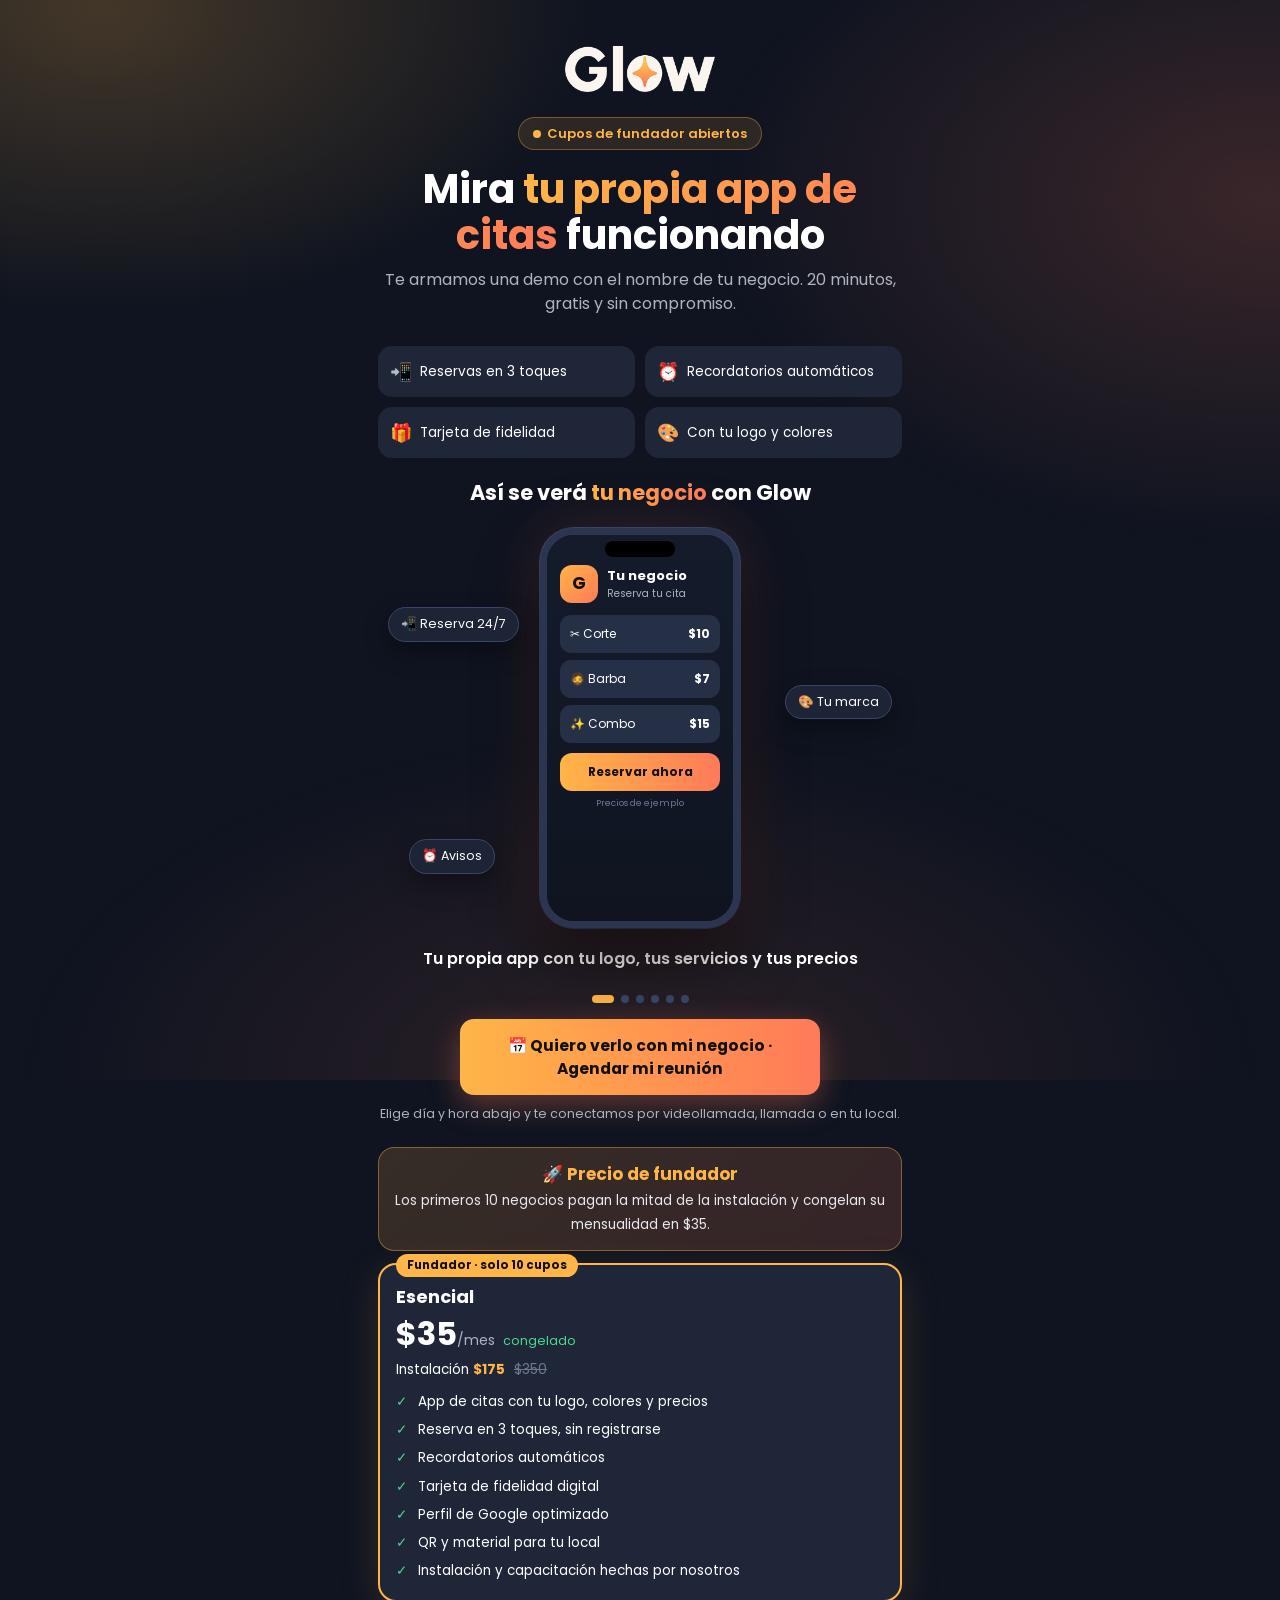
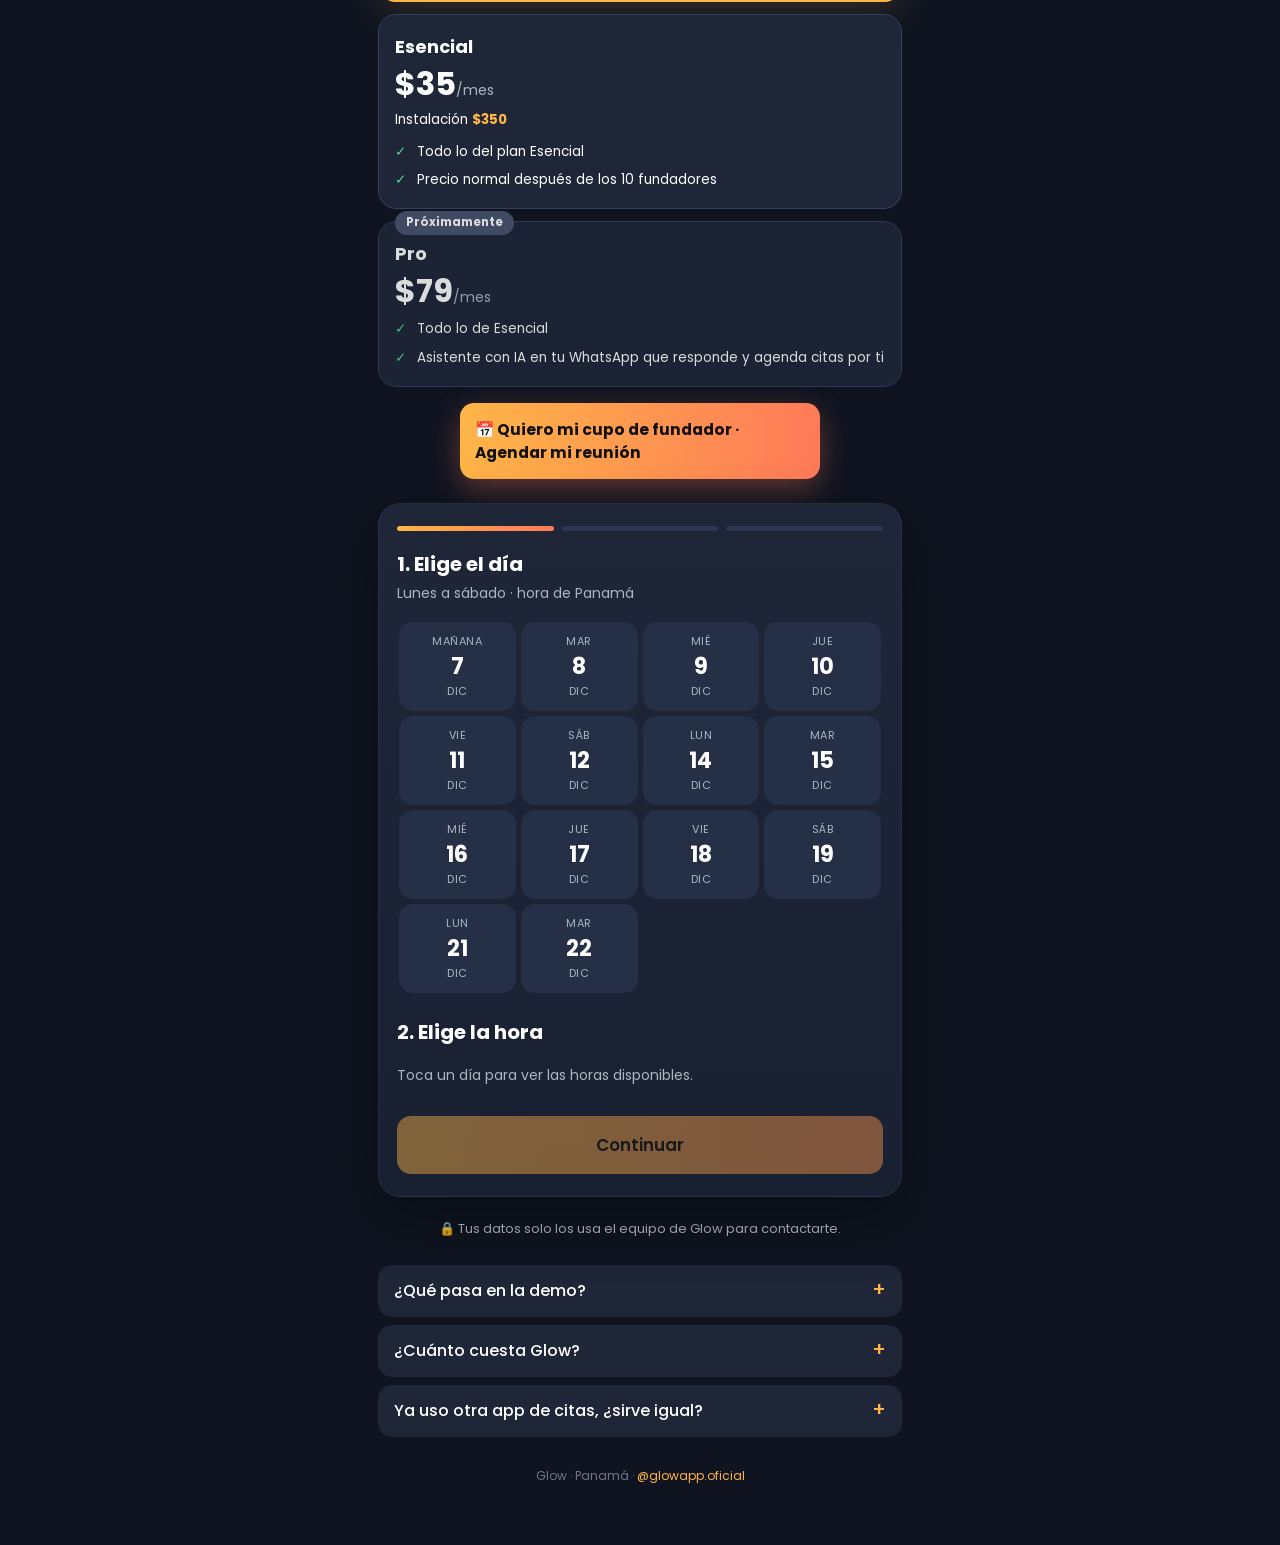
==== index.html @ a5eb92e0 "Planes y precio fundador en la página; formulario de onboarding conectado; botón de onboarding en Gl" ====
<!DOCTYPE html>
<html lang="es">
<head>
<meta charset="utf-8">
<meta name="viewport" content="width=device-width, initial-scale=1, viewport-fit=cover">
<title>Agenda tu demo gratis · Glow</title>
<meta name="description" content="Agenda en 1 minuto tu demo gratis de Glow: tu propia app de citas con tu logo, recordatorios y tarjeta de fidelidad.">
<meta property="og:title" content="Agenda tu demo gratis de Glow">
<meta property="og:description" content="Te armamos tu app de citas con el nombre de tu negocio. 20 minutos, gratis y sin compromiso.">
<meta name="theme-color" content="#0F1420">
<link rel="icon" href="logo.png">
<link rel="preconnect" href="https://fonts.googleapis.com">
<link href="https://fonts.googleapis.com/css2?family=Poppins:wght@400;500;600;700&display=swap" rel="stylesheet">
<style>
:root{--bg:#0F1420;--card:#1E2638;--card2:#252f45;--a:#FFB547;--b:#FF7A59;--txt:#fff;--soft:#AEB4C0;--ok:#4DD98C;--bad:#F0545F}
*{box-sizing:border-box;margin:0;padding:0;-webkit-tap-highlight-color:transparent}
html{scroll-behavior:smooth}
body{font-family:Poppins,system-ui,sans-serif;background:var(--bg);color:var(--txt);min-height:100vh;overflow-x:hidden;line-height:1.5}
.glow-bg{position:fixed;inset:-20%;z-index:-2;background:radial-gradient(40% 35% at 20% 15%,rgba(255,181,71,.22),transparent 70%),radial-gradient(45% 40% at 85% 30%,rgba(255,122,89,.18),transparent 70%),radial-gradient(50% 40% at 50% 100%,rgba(255,122,89,.12),transparent 70%);animation:drift 14s ease-in-out infinite alternate}
@keyframes drift{to{transform:translate(3%,-3%) scale(1.06)}}
.spark{position:fixed;z-index:-1;width:10px;height:10px;opacity:.0;background:linear-gradient(var(--a),var(--b));clip-path:polygon(50% 0,62% 38%,100% 50%,62% 62%,50% 100%,38% 62%,0 50%,38% 38%);animation:twinkle linear infinite}
@keyframes twinkle{0%{opacity:0;transform:translateY(0) scale(.4) rotate(0)}20%{opacity:.9}100%{opacity:0;transform:translateY(-140px) scale(1.2) rotate(180deg)}}
.wrap{max-width:560px;margin:0 auto;padding:28px 18px 60px}
header{text-align:center;padding:18px 0 8px}
header img{width:150px;animation:pop .9s cubic-bezier(.2,1.4,.4,1) both}
@keyframes pop{from{opacity:0;transform:scale(.6) translateY(10px)}}
.badge{display:inline-flex;gap:6px;align-items:center;margin-top:18px;padding:6px 14px;border-radius:99px;background:rgba(255,181,71,.12);color:var(--a);font-size:13px;font-weight:600;border:1px solid rgba(255,181,71,.35)}
.badge i{width:8px;height:8px;border-radius:50%;background:var(--a);box-shadow:0 0 0 0 rgba(255,181,71,.7);animation:pulse 1.6s infinite}
@keyframes pulse{70%{box-shadow:0 0 0 10px rgba(255,181,71,0)}100%{box-shadow:0 0 0 0 rgba(255,181,71,0)}}
h1{font-size:clamp(28px,7.5vw,40px);line-height:1.15;margin:16px 0 10px;font-weight:700}
h1 span{background:linear-gradient(90deg,var(--a),var(--b),var(--a));background-size:200% auto;-webkit-background-clip:text;background-clip:text;color:transparent;animation:shine 4s linear infinite}
@keyframes shine{to{background-position:200% center}}
.sub{color:var(--soft);font-size:16px}
.perks{display:grid;grid-template-columns:1fr 1fr;gap:10px;margin:22px 0}
.perk{background:var(--card);border-radius:14px;padding:12px;font-size:13.5px;display:flex;gap:8px;align-items:center;opacity:0;transform:translateY(12px);animation:up .6s forwards}
.perk b{font-size:18px}
@keyframes up{to{opacity:1;transform:none}}
.card{background:linear-gradient(180deg,var(--card),#182031);border-radius:22px;padding:22px 18px;border:1px solid rgba(255,255,255,.06);box-shadow:0 20px 60px rgba(0,0,0,.35);position:relative;overflow:hidden}
.steps{display:flex;gap:8px;margin-bottom:18px}
.steps div{flex:1;height:5px;border-radius:9px;background:#2c3650;overflow:hidden}
.steps div span{display:block;height:100%;width:0;background:linear-gradient(90deg,var(--a),var(--b));transition:width .5s}
.steps div.on span{width:100%}
.step{display:none;animation:slide .45s ease both}
.step.on{display:block}
@keyframes slide{from{opacity:0;transform:translateX(24px)}}
h2{font-size:20px;margin-bottom:4px}
.hint{color:var(--soft);font-size:14px;margin-bottom:14px}
.days{display:flex;gap:8px;overflow-x:auto;padding:4px 2px 10px;scroll-snap-type:x mandatory}
.days::-webkit-scrollbar{display:none}
.day{flex:0 0 66px;scroll-snap-align:start;background:var(--card2);border:1.5px solid transparent;border-radius:14px;padding:10px 0;text-align:center;cursor:pointer;transition:.2s;color:var(--txt);font-family:inherit}
.day small{display:block;color:var(--soft);font-size:11px;text-transform:uppercase;letter-spacing:.5px}
.day strong{font-size:22px;display:block}
.day:hover{transform:translateY(-2px)}
.day.sel{border-color:var(--a);background:rgba(255,181,71,.12);box-shadow:0 0 0 4px rgba(255,181,71,.12)}
.slots{display:grid;grid-template-columns:repeat(3,1fr);gap:8px;margin-top:8px}
.slot{background:var(--card2);border:1.5px solid transparent;border-radius:12px;padding:11px 0;color:var(--txt);font-family:inherit;font-size:15px;cursor:pointer;transition:.2s;opacity:0;animation:up .35s forwards}
.slot:hover:not(:disabled){border-color:rgba(255,181,71,.5)}
.slot.sel{background:linear-gradient(90deg,var(--a),var(--b));color:#1b1208;font-weight:600}
.slot:disabled{opacity:.28!important;cursor:not-allowed;text-decoration:line-through}
.empty{color:var(--soft);font-size:14px;grid-column:1/-1;padding:10px 0}
label{display:block;font-size:13px;color:var(--soft);margin:12px 0 6px}
input,select{width:100%;background:var(--card2);border:1.5px solid #34405c;border-radius:12px;padding:13px 14px;color:var(--txt);font-family:inherit;font-size:16px;outline:none;transition:.2s}
input:focus,select:focus{border-color:var(--a);box-shadow:0 0 0 4px rgba(255,181,71,.12)}
.chips{display:flex;flex-wrap:wrap;gap:8px}
.chip{background:var(--card2);border:1.5px solid #34405c;border-radius:99px;padding:8px 14px;color:var(--txt);font-family:inherit;font-size:14px;cursor:pointer;transition:.2s}
.chip.sel{border-color:var(--a);background:rgba(255,181,71,.14);color:var(--a)}
.btn{width:100%;margin-top:20px;border:0;border-radius:14px;padding:16px;font-family:inherit;font-size:17px;font-weight:600;cursor:pointer;color:#1b1208;background:linear-gradient(90deg,var(--a),var(--b));background-size:200% auto;transition:.3s;box-shadow:0 10px 30px rgba(255,122,89,.35)}
.btn:hover{background-position:right center;transform:translateY(-1px)}
.btn:disabled{opacity:.45;cursor:not-allowed;box-shadow:none;transform:none}
.back{background:none;border:0;color:var(--soft);font-family:inherit;font-size:14px;margin-top:12px;cursor:pointer;width:100%}
.resume{background:rgba(255,181,71,.1);border:1px dashed rgba(255,181,71,.45);border-radius:12px;padding:10px 12px;font-size:14px;margin-bottom:6px}
.err{color:var(--bad);font-size:13px;margin-top:8px;min-height:18px}
.done{text-align:center;padding:10px 0}
.check{width:84px;height:84px;margin:6px auto 14px;border-radius:50%;background:linear-gradient(135deg,var(--a),var(--b));display:grid;place-items:center;animation:pop .7s cubic-bezier(.2,1.6,.4,1) both}
.check svg{width:40px;stroke:#1b1208;stroke-width:4;fill:none;stroke-dasharray:60;stroke-dashoffset:60;animation:draw .6s .4s forwards}
@keyframes draw{to{stroke-dashoffset:0}}
.ghost{display:block;margin-top:10px;padding:13px;border-radius:14px;border:1.5px solid #34405c;color:var(--txt);text-decoration:none;font-size:15px}
.trust{margin-top:22px;text-align:center;color:var(--soft);font-size:13px}
.faq{margin-top:26px}
details{background:var(--card);border-radius:14px;padding:14px 16px;margin-bottom:8px}
summary{cursor:pointer;font-weight:500;list-style:none}
summary::after{content:"+";float:right;color:var(--a);font-size:20px;line-height:1}
details[open] summary::after{content:"–"}
details p{color:var(--soft);font-size:14px;margin-top:8px}
footer{text-align:center;color:#6f7789;font-size:12px;margin-top:30px}
footer a{color:var(--a);text-decoration:none}
canvas#conf{position:fixed;inset:0;pointer-events:none;z-index:50}
@media (prefers-reduced-motion:reduce){*{animation:none!important;transition:none!important}.perk,.slot{opacity:1;transform:none}}
.show{margin:8px 0 22px;text-align:center}
.showcta{display:block;margin:16px auto 6px;max-width:360px;padding:15px;border-radius:14px;background:linear-gradient(90deg,var(--a),var(--b));color:#111;font-weight:700;text-decoration:none;font-size:15.5px;box-shadow:0 10px 30px rgba(255,122,89,.35);animation:pulse 2s infinite}
.showsub{color:var(--soft);font-size:12.5px}
.show-t{font-size:21px;line-height:1.25;margin-bottom:6px}.show-t span{background:linear-gradient(90deg,var(--a),var(--b));-webkit-background-clip:text;color:transparent}
.stage{position:relative;height:430px;perspective:1100px;display:flex;align-items:center;justify-content:center}
.phone{position:relative;width:200px;height:400px;border-radius:34px;background:#0b0f19;border:7px solid #2b3550;box-shadow:0 30px 60px rgba(0,0,0,.55),0 0 0 1px #3d4a6b,0 0 60px rgba(255,122,89,.18);transform-style:preserve-3d;animation:spin 9s ease-in-out infinite;overflow:hidden}
@keyframes spin{0%,100%{transform:rotateY(-20deg) rotateX(6deg) translateY(0)}50%{transform:rotateY(20deg) rotateX(-4deg) translateY(-10px)}}
.notch{position:absolute;top:6px;left:50%;transform:translateX(-50%);width:70px;height:16px;background:#000;border-radius:10px;z-index:3}
.scr{position:absolute;inset:0;padding:30px 13px 12px;opacity:0;transform:translateX(30px) scale(.96);transition:.6s cubic-bezier(.2,.8,.2,1);text-align:left;font-size:12px;background:linear-gradient(180deg,#141b2b,#0f1420)}
.scr.on{opacity:1;transform:none}
.appbar{display:flex;gap:9px;align-items:center;margin-bottom:12px}.appbar small{display:block;color:var(--soft);font-size:10px}.appbar b{font-size:13px}
.lg{width:38px;height:38px;border-radius:12px;background:linear-gradient(135deg,var(--a),var(--b));display:flex;align-items:center;justify-content:center;font-weight:700;color:#111;font-size:17px}
.svc{display:flex;justify-content:space-between;background:var(--card2);border-radius:11px;padding:10px;margin-bottom:7px}
.cta{margin-top:10px;text-align:center;background:linear-gradient(90deg,var(--a),var(--b));color:#111;font-weight:700;border-radius:12px;padding:10px;animation:pulse 1.6s infinite}
.cta.sm{padding:6px;margin-top:8px;font-size:11px}
@keyframes pulse{50%{transform:scale(1.04)}}
.ej{display:block;text-align:center;color:#6f7890;font-size:9px;margin-top:6px}
.h{display:block;font-size:14px;margin-bottom:9px}
.days,.hrs{display:grid;grid-template-columns:repeat(4,1fr);gap:5px;margin-bottom:8px}
.days i,.hrs i{font-style:normal;text-align:center;background:var(--card2);border-radius:9px;padding:7px 0;font-size:10.5px}
.scr.on .sel{animation:pick .5s .6s forwards}
@keyframes pick{to{background:linear-gradient(135deg,var(--a),var(--b));color:#111;font-weight:700}}
.hrs .sel{animation-delay:1.2s!important}
.ok3{margin-top:14px;text-align:center;opacity:0;transform:scale(.6)}.scr.on .ok3{animation:okk .5s 1.9s forwards}
.ok3 span{display:block;margin:0 auto 6px;width:42px;height:42px;border-radius:50%;background:var(--ok);color:#0b2;font-size:24px;line-height:42px;color:#0d2a18;font-weight:700}
@keyframes okk{to{opacity:1;transform:none}}
.lock{text-align:center;font-size:40px;font-weight:300;margin:6px 0 14px}.lock small{display:block;font-size:11px;color:var(--soft)}
.noti{background:rgba(255,255,255,.1);backdrop-filter:blur(6px);border-radius:14px;padding:9px;margin-bottom:8px;font-size:11px;opacity:0;transform:translateY(-14px)}
.noti b{display:block;font-size:11px;margin-bottom:2px}
.scr.on .noti{animation:drop .5s .5s forwards}.scr.on .n2{animation-delay:1.5s}
@keyframes drop{to{opacity:1;transform:none}}
.loy{display:grid;grid-template-columns:repeat(4,1fr);gap:7px;background:linear-gradient(135deg,#2a2140,#3a2a2a);border-radius:14px;padding:12px}
.loy i{aspect-ratio:1;border-radius:50%;border:2px dashed #6b5a7a;display:flex;align-items:center;justify-content:center;font-style:normal;font-size:13px}
.loy i.f{border:0;background:linear-gradient(135deg,var(--a),var(--b));animation:pop .35s both}
@keyframes pop{from{transform:scale(0)}to{transform:scale(1)}}
.gift{margin-top:10px;text-align:center;font-weight:600;color:var(--a)}
.gsearch{background:#fff;color:#333;border-radius:20px;padding:8px 10px;font-size:11px;margin-bottom:10px}
.gcard{background:#fff;color:#222;border-radius:12px;padding:10px;opacity:0;transform:translateY(12px)}.scr.on .gcard{animation:drop .5s .6s forwards}
.gcard b{display:block;font-size:13px}.gcard small{color:#2a7a3a;font-size:10px}.st{color:#f5b301;letter-spacing:1px}
.pin{text-align:center;font-size:34px;margin-top:10px;animation:bounce 1.2s infinite}@keyframes bounce{50%{transform:translateY(-8px)}}
.kpi{display:grid;grid-template-columns:1fr 1fr;gap:7px;margin-bottom:10px}.kpi div{background:var(--card2);border-radius:11px;padding:8px;text-align:center}.kpi b{font-size:20px;color:var(--a);display:block}.kpi small{color:var(--soft);font-size:10px}
.bars{display:flex;align-items:flex-end;gap:7px;height:110px;background:var(--card2);border-radius:11px;padding:9px}
.bars i{flex:1;border-radius:5px 5px 2px 2px;background:linear-gradient(180deg,var(--a),var(--b));height:0}.scr.on .bars i{animation:gr .8s forwards;}
.scr.on .bars i:nth-child(2){animation-delay:.1s}.scr.on .bars i:nth-child(3){animation-delay:.2s}.scr.on .bars i:nth-child(4){animation-delay:.3s}.scr.on .bars i:nth-child(5){animation-delay:.4s}.scr.on .bars i:nth-child(6){animation-delay:.5s}
@keyframes gr{to{height:var(--h)}}
.fchip{position:absolute;background:rgba(30,38,56,.92);border:1px solid #3a4666;border-radius:99px;padding:7px 12px;font-size:12.5px;white-space:nowrap;box-shadow:0 10px 25px rgba(0,0,0,.35);animation:fl 4s ease-in-out infinite}
.c1{left:2%;top:22%}.c2{right:2%;top:40%;animation-delay:1.2s}.c3{left:6%;bottom:16%;animation-delay:2.2s}
@keyframes fl{50%{transform:translateY(-12px) translateZ(40px)}}
.cap{min-height:44px;font-weight:600;font-size:16px;margin-top:4px;transition:opacity .3s}
.dots{display:flex;gap:7px;justify-content:center;margin-top:4px}.dots i{width:8px;height:8px;border-radius:99px;background:#3a4666;cursor:pointer;transition:.3s}.dots i.on{width:22px;background:var(--a)}
@media(prefers-reduced-motion:reduce){.phone,.fchip,.pin,.cta{animation:none}}
.plans{margin:6px 0 24px}
.fund{background:linear-gradient(135deg,rgba(255,181,71,.16),rgba(255,122,89,.16));border:1px solid rgba(255,181,71,.4);border-radius:16px;padding:14px;margin-bottom:12px;text-align:center}.fund b{display:block;font-size:17px;color:var(--a)}.fund span{font-size:13.5px;color:#e8e8ee}
.plan{position:relative;background:var(--card);border:1px solid #34405c;border-radius:18px;padding:18px 16px 14px;margin-bottom:12px}
.plan.best{border:2px solid var(--a);box-shadow:0 10px 40px rgba(255,181,71,.15)}.plan.soon{opacity:.85}
.pb{position:absolute;top:-11px;left:16px;background:var(--a);color:#111;font-size:11.5px;font-weight:700;padding:3px 11px;border-radius:99px}.pb.gray{background:#4a5570;color:#fff}
.plan h3{font-size:18px}.pr{font-size:14px;color:var(--soft)}.pr b{font-size:32px;color:#fff}.pr em{font-style:normal;color:var(--ok);font-size:12.5px;margin-left:4px}
.inst{font-size:13.5px;margin:2px 0 8px}.inst b{color:var(--a)}.inst s{color:#6f7890;margin-left:5px}
.plan ul{list-style:none;font-size:13.5px}.plan li{padding:4px 0 4px 22px;position:relative}.plan li:before{content:"✓";position:absolute;left:0;color:var(--ok);font-weight:700}
</style>
</head>
<body>
<div class="glow-bg"></div>
<canvas id="conf"></canvas>
<div class="wrap">
  <header>
    <img src="logo.png" alt="Glow">
    <div><span class="badge"><i></i> Cupos de fundador abiertos</span></div>
    <h1>Mira <span>tu propia app de citas</span> funcionando</h1>
    <p class="sub">Te armamos una demo con el nombre de tu negocio. 20 minutos, gratis y sin compromiso.</p>
  </header>

  <div class="perks">
    <div class="perk" style="animation-delay:.1s"><b>📲</b> Reservas en 3 toques</div>
    <div class="perk" style="animation-delay:.2s"><b>⏰</b> Recordatorios automáticos</div>
    <div class="perk" style="animation-delay:.3s"><b>🎁</b> Tarjeta de fidelidad</div>
    <div class="perk" style="animation-delay:.4s"><b>🎨</b> Con tu logo y colores</div>
  </div>

  <section class="show" id="show" aria-label="Así se verá tu negocio con Glow">
    <h2 class="show-t">Así se verá <span id="shName">tu negocio</span> con Glow</h2>
    <div class="stage" id="stage">
      <div class="phone" id="phone">
        <div class="notch"></div>
        <div class="scr on" data-c="Tu propia app con tu logo, tus servicios y tus precios">
          <div class="appbar"><div class="lg" id="shLogo">G</div><div><b id="shName2">Tu negocio</b><small>Reserva tu cita</small></div></div>
          <div class="svc"><span>✂️ Corte</span><b>$10</b></div><div class="svc"><span>🧔 Barba</span><b>$7</b></div><div class="svc"><span>✨ Combo</span><b>$15</b></div>
          <div class="cta">Reservar ahora</div><small class="ej">Precios de ejemplo</small>
        </div>
        <div class="scr" data-c="Tus clientes reservan en 3 toques, sin registrarse">
          <b class="h">Elige tu día</b>
          <div class="days"><i>Lun<br>1</i><i class="sel">Mar<br>2</i><i>Mié<br>3</i><i>Jue<br>4</i></div>
          <div class="hrs"><i>9:00</i><i>10:30</i><i class="sel">3:00</i><i>4:30</i></div>
          <div class="ok3"><span>✓</span>¡Cita confirmada!</div>
        </div>
        <div class="scr" data-c="Recordatorios automáticos: menos citas perdidas">
          <div class="lock">3:00<small>lunes</small></div>
          <div class="noti"><b>🔔 <span class="nn">Tu negocio</span></b>Mañana a las 3:00 pm es tu cita. ¡Te esperamos!</div>
          <div class="noti n2"><b>⏰ Recordatorio</b>Tu cita es en 2 horas 😉</div>
        </div>
        <div class="scr" data-c="Tarjeta de fidelidad digital: tus clientes vuelven más">
          <b class="h">Tu tarjeta</b>
          <div class="loy"></div>
          <div class="gift">🎁 2 servicios de regalo</div>
        </div>
        <div class="scr" data-c="Te encuentran en Google y reservan desde ahí">
          <div class="gsearch">🔍 barbería cerca de mí</div>
          <div class="gcard"><b class="nn">Tu negocio</b><span class="st">★★★★★</span><small>Abierto · Reserva en línea</small><div class="cta sm">Reservar</div></div>
          <div class="pin">📍</div>
        </div>
        <div class="scr" data-c="Y tú ves todo tu día desde el celular">
          <b class="h">Hoy</b>
          <div class="kpi"><div><b>12</b><small>citas</small></div><div><b>3</b><small>nuevos</small></div></div>
          <div class="bars"><i style="--h:40%"></i><i style="--h:65%"></i><i style="--h:50%"></i><i style="--h:85%"></i><i style="--h:70%"></i><i style="--h:95%"></i></div>
          <small class="ej">Datos de ejemplo</small>
        </div>
      </div>
      <div class="fchip c1">📲 Reserva 24/7</div>
      <div class="fchip c2">🎨 Tu marca</div>
      <div class="fchip c3">⏰ Avisos</div>
    </div>
    <p class="cap" id="cap"></p>
    <div class="dots" id="dots"></div>
    <a class="showcta" href="#card" onclick="document.getElementById('card').scrollIntoView({behavior:'smooth'});return false">📅 Quiero verlo con mi negocio · Agendar mi reunión</a>
    <small class="showsub">Elige día y hora abajo y te conectamos por videollamada, llamada o en tu local.</small>
  </section>

  <section class="plans" id="planes">
    <div class="fund"><b>🚀 Precio de fundador</b><span>Los primeros 10 negocios pagan la mitad de la instalación y congelan su mensualidad en $35.</span></div>
    <div class="plan best"><span class="pb">Fundador · solo 10 cupos</span>
      <h3>Esencial</h3><div class="pr"><b>$35</b>/mes <em>congelado</em></div>
      <div class="inst">Instalación <b>$175</b> <s>$350</s></div>
      <ul><li>App de citas con tu logo, colores y precios</li><li>Reserva en 3 toques, sin registrarse</li><li>Recordatorios automáticos</li><li>Tarjeta de fidelidad digital</li><li>Perfil de Google optimizado</li><li>QR y material para tu local</li><li>Instalación y capacitación hechas por nosotros</li></ul>
    </div>
    <div class="plan"><h3>Esencial</h3><div class="pr"><b>$35</b>/mes</div><div class="inst">Instalación <b>$350</b></div><ul><li>Todo lo del plan Esencial</li><li>Precio normal después de los 10 fundadores</li></ul></div>
    <div class="plan soon"><span class="pb gray">Próximamente</span><h3>Pro</h3><div class="pr"><b>$79</b>/mes</div><ul><li>Todo lo de Esencial</li><li>Asistente con IA en tu WhatsApp que responde y agenda citas por ti</li></ul></div>
    <a class="showcta" href="#card" onclick="document.getElementById('card').scrollIntoView({behavior:'smooth'});return false">📅 Quiero mi cupo de fundador · Agendar mi reunión</a>
  </section>

  <div class="card" id="card">
    <div class="steps"><div class="on" id="p1"><span></span></div><div id="p2"><span></span></div><div id="p3"><span></span></div></div>

    <section class="step on" id="s1">
      <h2>1. Elige el día</h2>
      <p class="hint">Lunes a sábado · hora de Panamá</p>
      <div class="days" id="days"></div>
      <h2 style="margin-top:14px">2. Elige la hora</h2>
      <div class="slots" id="slots"><p class="empty">Toca un día para ver las horas disponibles.</p></div>
      <button class="btn" id="next1" disabled>Continuar</button>
    </section>

    <section class="step" id="s2">
      <h2>3. Cuéntanos de tu negocio</h2>
      <div class="resume" id="resume"></div>
      <label for="nombre">Tu nombre</label>
      <input id="nombre" autocomplete="name" placeholder="Ej. Carlos Pérez">
      <label for="negocio">Nombre de tu negocio</label>
      <input id="negocio" placeholder="Ej. Barbería El Tigre">
      <label>Tipo de negocio</label>
      <div class="chips" id="tipo">
        <button type="button" class="chip">Barbería</button><button type="button" class="chip">Salón de belleza</button><button type="button" class="chip">Spa</button><button type="button" class="chip">Uñas</button><button type="button" class="chip">Estética</button><button type="button" class="chip">Otro</button>
      </div>
      <label for="zona">¿En qué zona estás?</label>
      <input id="zona" placeholder="Ej. Bella Vista, San Miguelito, Chorrera">
      <label for="tel">WhatsApp</label>
      <input id="tel" type="tel" inputmode="tel" autocomplete="tel" placeholder="Ej. 6123-4567">
      <label for="email">Correo (para enviarte la confirmación)</label>
      <input id="email" type="email" inputmode="email" autocomplete="email" placeholder="tunegocio@gmail.com">
      <label>¿Cómo prefieres la demo?</label>
      <div class="chips" id="modo">
        <button type="button" class="chip">Videollamada</button><button type="button" class="chip">Llamada</button><button type="button" class="chip">Visita al local</button>
      </div>
      <label for="equipo">¿Cuántas personas trabajan contigo?</label>
      <select id="equipo"><option value="">Elige una opción</option><option>Solo yo</option><option>2 a 3</option><option>4 a 6</option><option>7 o más</option></select>
      <label style="display:flex;gap:10px;align-items:flex-start;font-weight:400;cursor:pointer;margin-top:14px"><input type="checkbox" id="acepta" checked style="width:20px;height:20px;margin-top:2px;flex:none"> <span style="font-size:13px;opacity:.85">Acepto que Glow me envíe la confirmación, recordatorios y la propuesta por WhatsApp y correo. Puedo pedir que no me escriban cuando quiera.</span></label>
      <p class="err" id="err"></p>
      <button class="btn" id="send">Agendar mi demo gratis ✨</button>
      <button class="back" id="back">← Cambiar día u hora</button>
    </section>

    <section class="step" id="s3">
      <div class="done">
        <div class="check"><svg viewBox="0 0 40 40"><path d="M9 21l7 7 15-16"/></svg></div>
        <h2>¡Listo, <span id="okName"></span>! 🎉</h2>
        <p class="hint" id="okText"></p>
        <p class="hint">El equipo de Glow te escribe por WhatsApp para confirmar. Mientras tanto, ve pensando en tu logo y tus colores 😉</p>
        <a class="btn" id="gcal" target="_blank" rel="noopener" style="display:block;text-decoration:none">Agregar a mi calendario</a>
        <a class="ghost" href="https://instagram.com/glowapp.oficial" target="_blank" rel="noopener">Síguenos en Instagram @glowapp.oficial</a>
      </div>
    </section>
  </div>

  <p class="trust">🔒 Tus datos solo los usa el equipo de Glow para contactarte.</p>

  <div class="faq">
    <details><summary>¿Qué pasa en la demo?</summary><p>Te mostramos tu app de reservas con el nombre de tu negocio, hacemos una cita de prueba en vivo y ves los recordatorios, la tarjeta de fidelidad y el panel del dueño.</p></details>
    <details><summary>¿Cuánto cuesta Glow?</summary><p>Para los 10 negocios fundadores: $175 de instalación (normal $350) + $35 al mes, con el precio congelado. La demo es gratis y sin compromiso.</p></details>
    <details><summary>Ya uso otra app de citas, ¿sirve igual?</summary><p>Sí. La diferencia es que con Glow tu cliente reserva en tu propia app, con tu marca, y nosotros te lo montamos todo e instalamos el material QR en tu local.</p></details>
  </div>

  <footer>Glow · Panamá · <a href="https://instagram.com/glowapp.oficial" target="_blank" rel="noopener">@glowapp.oficial</a></footer>
</div>

<script>
const ENDPOINT="https://formsubmit.co/ajax/somosglowapp@gmail.com";
const CRM="https://script.google.com/macros/s/AKfycbw53Kj6yjSGP7bxH1mQsHP_DSMHkise9vzxW_GFCITxDwkmiIdaWBCOIVE7i9s49AI/exec";
const WA_GLOW="13058030996";// número de WhatsApp de Juan/Glow con 507, respaldo si falla el envío// URL del Apps Script de Glow Ventas (se llena al instalarlo)
const TZ="America/Panama";
const HORAS=["09:00","09:30","10:00","10:30","11:00","11:30","14:00","14:30","15:00","15:30","16:00","16:30","17:00","17:30"];
const DIAS=["Dom","Lun","Mar","Mié","Jue","Vie","Sáb"],MESES=["ene","feb","mar","abr","may","jun","jul","ago","sep","oct","nov","dic"];
const $=id=>document.getElementById(id);
let sel={dia:null,hora:null,tipo:"",modo:""};

for(let i=0;i<18;i++){const s=document.createElement("i");s.className="spark";s.style.left=Math.random()*100+"vw";s.style.top=(40+Math.random()*60)+"vh";s.style.animationDuration=(5+Math.random()*6)+"s";s.style.animationDelay=(-Math.random()*8)+"s";document.body.appendChild(s)}

function ahoraPanama(){const p=new Intl.DateTimeFormat("en-CA",{timeZone:TZ,year:"numeric",month:"2-digit",day:"2-digit",hour:"2-digit",minute:"2-digit",hour12:false}).formatToParts(new Date());const g=t=>p.find(x=>x.type===t).value;return{fecha:`${g("year")}-${g("month")}-${g("day")}`,min:(+g("hour")%24)*60+ +g("minute")}}
function h12(h){const[a,b]=h.split(":").map(Number);return`${a%12||12}:${String(b).padStart(2,"0")} ${a<12?"AM":"PM"}`}
function fechaLarga(d){const[y,m,dd]=d.split("-").map(Number);const dt=new Date(Date.UTC(y,m-1,dd,12));return`${["domingo","lunes","martes","miércoles","jueves","viernes","sábado"][dt.getUTCDay()]} ${dd} de ${["enero","febrero","marzo","abril","mayo","junio","julio","agosto","septiembre","octubre","noviembre","diciembre"][m-1]}`}

const hoy=ahoraPanama();
(function dias(){const[y,m,d]=hoy.fecha.split("-").map(Number);const base=Date.UTC(y,m-1,d,12);let n=0;for(let i=0;n<14&&i<21;i++){const dt=new Date(base+i*864e5);if(dt.getUTCDay()===0)continue;const iso=dt.toISOString().slice(0,10);if(i===0&&hoy.min>=17*60)continue;n++;const b=document.createElement("button");b.className="day";b.type="button";b.innerHTML=`<small>${i===0?"Hoy":i===1?"Mañana":DIAS[dt.getUTCDay()]}</small><strong>${dt.getUTCDate()}</strong><small>${MESES[dt.getUTCMonth()]}</small>`;b.onclick=()=>{document.querySelectorAll(".day").forEach(x=>x.classList.remove("sel"));b.classList.add("sel");sel.dia=iso;sel.hora=null;$("next1").disabled=true;slots()};$("days").appendChild(b)}})();

function slots(){const box=$("slots");box.innerHTML="";let libres=0;HORAS.forEach((h,i)=>{const[a,b]=h.split(":").map(Number);const pasada=sel.dia===hoy.fecha&&a*60+b<=hoy.min+90;const sab=new Date(sel.dia+"T12:00:00Z").getUTCDay()===6&&a>=14;if(sab)return;const el=document.createElement("button");el.type="button";el.className="slot";el.textContent=h12(h);el.style.animationDelay=i*.03+"s";el.disabled=pasada;if(!pasada)libres++;el.onclick=()=>{document.querySelectorAll(".slot").forEach(x=>x.classList.remove("sel"));el.classList.add("sel");sel.hora=h;$("next1").disabled=false};box.appendChild(el)});if(!libres)box.innerHTML='<p class="empty">Ya no quedan horas este día. Elige otro 👆</p>'}

function paso(n){["s1","s2","s3"].forEach((s,i)=>$(s).classList.toggle("on",i===n-1));["p1","p2","p3"].forEach((p,i)=>$(p).classList.toggle("on",i<n));$("card").scrollIntoView({behavior:"smooth",block:"start"})}
$("next1").onclick=()=>{$("resume").textContent=`📅 ${fechaLarga(sel.dia)} · ${h12(sel.hora)}`;paso(2)};
$("back").onclick=()=>paso(1);
function chips(id,key){$(id).querySelectorAll(".chip").forEach(c=>c.onclick=()=>{$(id).querySelectorAll(".chip").forEach(x=>x.classList.remove("sel"));c.classList.add("sel");sel[key]=c.textContent;$("err").textContent=""})}
chips("tipo","tipo");chips("modo","modo");
["nombre","negocio","zona","tel"].forEach(id=>$(id).addEventListener("input",()=>$("err").textContent=""));

const q=new URLSearchParams(location.search);if(q.get("negocio"))$("negocio").value=q.get("negocio").slice(0,80);

$("send").onclick=async()=>{
  const v={nombre:$("nombre").value.trim(),negocio:$("negocio").value.trim(),zona:$("zona").value.trim(),tel:$("tel").value.replace(/[^\d+]/g,""),equipo:$("equipo").value,email:$("email").value.trim()};
  if(!v.nombre)return $("err").textContent="Escribe tu nombre.";
  if(!v.negocio)return $("err").textContent="Escribe el nombre de tu negocio.";
  if(!sel.tipo)return $("err").textContent="Elige el tipo de negocio.";
  if(!v.zona)return $("err").textContent="Dinos en qué zona estás.";
  if(v.tel.replace(/\D/g,"").length<7)return $("err").textContent="Escribe un WhatsApp válido.";
  if(!sel.modo)return $("err").textContent="Elige cómo prefieres la demo.";
  if(v.email&&!/^[^@\s]+@[^@\s]+\.[^@\s]+$/.test(v.email))return $("err").textContent="Revisa tu correo.";
  if(!$("acepta").checked)return $("err").textContent="Marca la casilla para poder confirmarte la demo.";
  const btn=$("send");btn.disabled=true;btn.textContent="Agendando…";
  const datos={_subject:`🗓️ Nueva demo Glow: ${v.negocio} — ${fechaLarga(sel.dia)} ${h12(sel.hora)}`,_template:"table",_captcha:"false",Fecha:fechaLarga(sel.dia),Hora:h12(sel.hora),"Fecha ISO":`${sel.dia} ${sel.hora} (Panamá)`,Nombre:v.nombre,Negocio:v.negocio,Tipo:sel.tipo,Zona:v.zona,WhatsApp:v.tel,Correo:v.email||"—","Cómo":sel.modo,Equipo:v.equipo||"—",Origen:q.get("o")||"directo"};
  const lead={action:"nuevo",origen:q.get("o")||"directo",nombre:v.nombre,negocio:v.negocio,tipo:sel.tipo,zona:v.zona,whatsapp:v.tel,modo:sel.modo,equipo:v.equipo,email:v.email,acepta:true,fecha:sel.dia,hora:sel.hora};
  const aCRM=CRM?fetch(CRM,{method:"POST",body:JSON.stringify(lead)}).then(r=>r.json()).then(j=>j.ok===true).catch(()=>false):Promise.resolve(false);
  const aMail=fetch(ENDPOINT,{method:"POST",headers:{"Content-Type":"application/json",Accept:"application/json"},body:JSON.stringify(datos)}).then(async r=>{const j=await r.json().catch(()=>({}));return r.ok&&String(j.success)==="true"}).catch(()=>false);
  try{const[okC,okM]=await Promise.all([aCRM,aMail]);if(!okC&&!okM)throw 0;
    $("okName").textContent=v.nombre.split(" ")[0];$("okText").textContent=`Tu demo de ${v.negocio} quedó para el ${fechaLarga(sel.dia)} a las ${h12(sel.hora)} (${sel.modo.toLowerCase()}).`;
    const[y,m,d]=sel.dia.split("-");const[hh,mm]=sel.hora.split(":").map(Number);const pad=n=>String(n).padStart(2,"0");const ini=`${y}${m}${d}T${pad(hh+5)}${pad(mm)}00Z`;const fm=hh*60+mm+20;const fin=`${y}${m}${d}T${pad(Math.floor(fm/60)+5)}${pad(fm%60)}00Z`;
    $("gcal").href=`https://calendar.google.com/calendar/render?action=TEMPLATE&text=${encodeURIComponent("Demo de Glow · "+v.negocio)}&dates=${ini}/${fin}&details=${encodeURIComponent("Demo de tu app de citas Glow ("+sel.modo+"). El equipo te escribe por WhatsApp.")}`;
    paso(3);confeti();
  }catch(e){btn.disabled=false;btn.textContent="Agendar mi demo gratis ✨";
    const t=`Hola Glow 👋 Quiero mi demo gratis.\nNombre: ${v.nombre}\nNegocio: ${v.negocio} (${sel.tipo})\nZona: ${v.zona}\nWhatsApp: ${v.tel}\nDía: ${sel.dia} ${sel.hora}\nCómo: ${sel.modo}`;
    $("err").innerHTML=WA_GLOW?`No pudimos guardar tu solicitud automáticamente. <a style="color:#FFB547;font-weight:600" href="https://wa.me/${WA_GLOW}?text=${encodeURIComponent(t)}" target="_blank" rel="noopener">Toca aquí para enviárnosla por WhatsApp 👉</a>`:"No se pudo enviar. Intenta otra vez o escríbenos por Instagram a @glowapp.oficial."}
};

function confeti(){const c=$("conf"),x=c.getContext("2d");c.width=innerWidth;c.height=innerHeight;const cols=["#FFB547","#FF7A59","#4DD98C","#ffffff"];const P=Array.from({length:140},()=>({x:innerWidth/2,y:innerHeight/3,vx:(Math.random()-.5)*14,vy:Math.random()*-12-4,s:4+Math.random()*6,c:cols[Math.random()*4|0],r:Math.random()*6}));let t=0;(function f(){x.clearRect(0,0,c.width,c.height);P.forEach(p=>{p.vy+=.35;p.x+=p.vx;p.y+=p.vy;p.r+=.1;x.save();x.translate(p.x,p.y);x.rotate(p.r);x.fillStyle=p.c;x.fillRect(-p.s/2,-p.s/2,p.s,p.s*.6);x.restore()});if(++t<150)requestAnimationFrame(f);else x.clearRect(0,0,c.width,c.height)})()}
</script>
<script>
(()=>{const qs=new URLSearchParams(location.search),n=(qs.get("negocio")||"").slice(0,40).trim();
if(n){document.getElementById("shName").textContent=n;document.getElementById("shName2").textContent=n;document.getElementById("shLogo").textContent=n[0].toUpperCase();document.querySelectorAll(".nn").forEach(e=>e.textContent=n)}
const loy=document.querySelector(".loy");for(let i=0;i<12;i++){const e=document.createElement("i");e.textContent=i>=10?"🎁":"";loy.appendChild(e)}
const S=[...document.querySelectorAll(".scr")],cap=document.getElementById("cap"),dots=document.getElementById("dots");let k=0,t;
S.forEach((_,i)=>{const d=document.createElement("i");d.onclick=()=>{go(i);reset()};dots.appendChild(d)});
function fillLoy(){const c=[...loy.children];c.forEach(x=>x.classList.remove("f"));c.slice(0,10).forEach((x,i)=>setTimeout(()=>x.classList.add("f"),300+i*170))}
function go(i){S[k].classList.remove("on");dots.children[k].classList.remove("on");k=(i+S.length)%S.length;
  const s=S[k];s.classList.remove("on");void s.offsetWidth;s.classList.add("on");dots.children[k].classList.add("on");
  cap.style.opacity=0;setTimeout(()=>{cap.textContent=s.dataset.c;cap.style.opacity=1},200);if(s.querySelector(".loy"))fillLoy()}
function reset(){clearInterval(t);t=setInterval(()=>go(k+1),3600)}
go(0);reset();document.getElementById("stage").onclick=()=>{go(k+1);reset()};})();
</script>
</body>
</html>
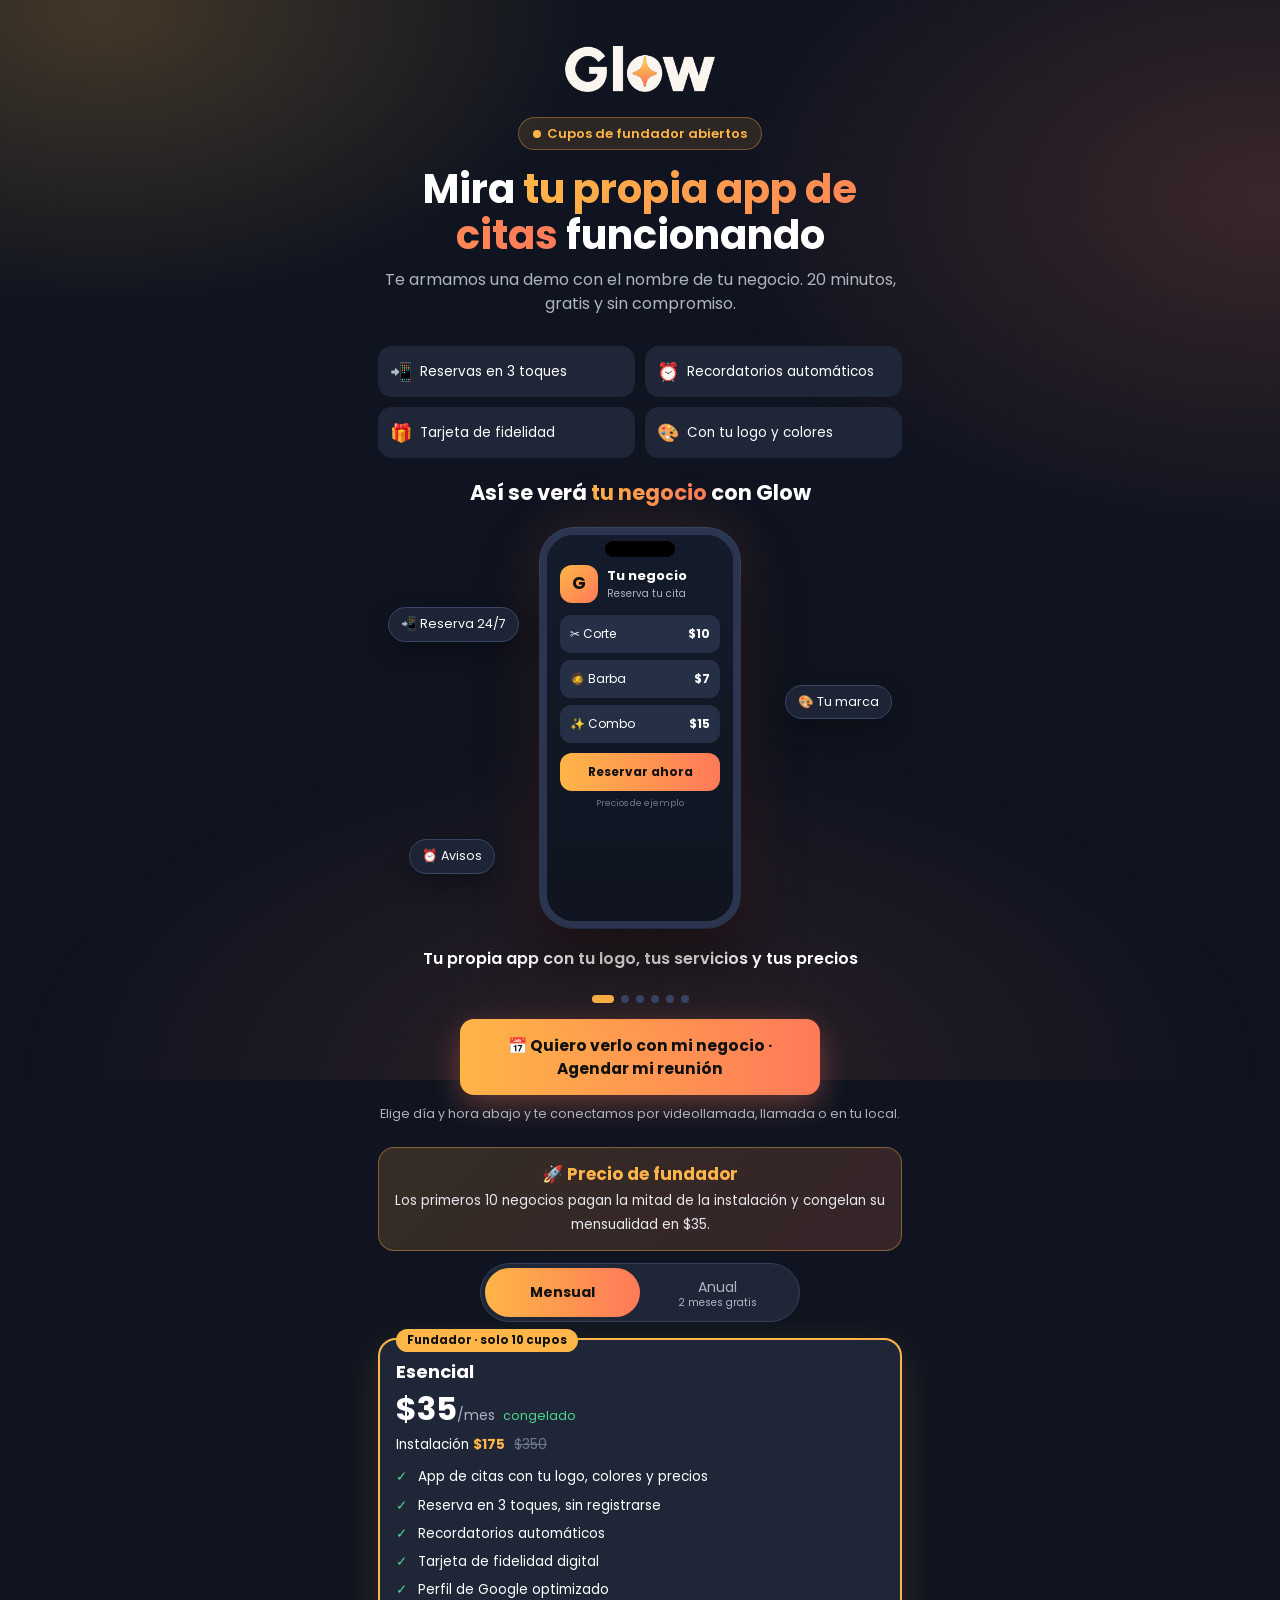
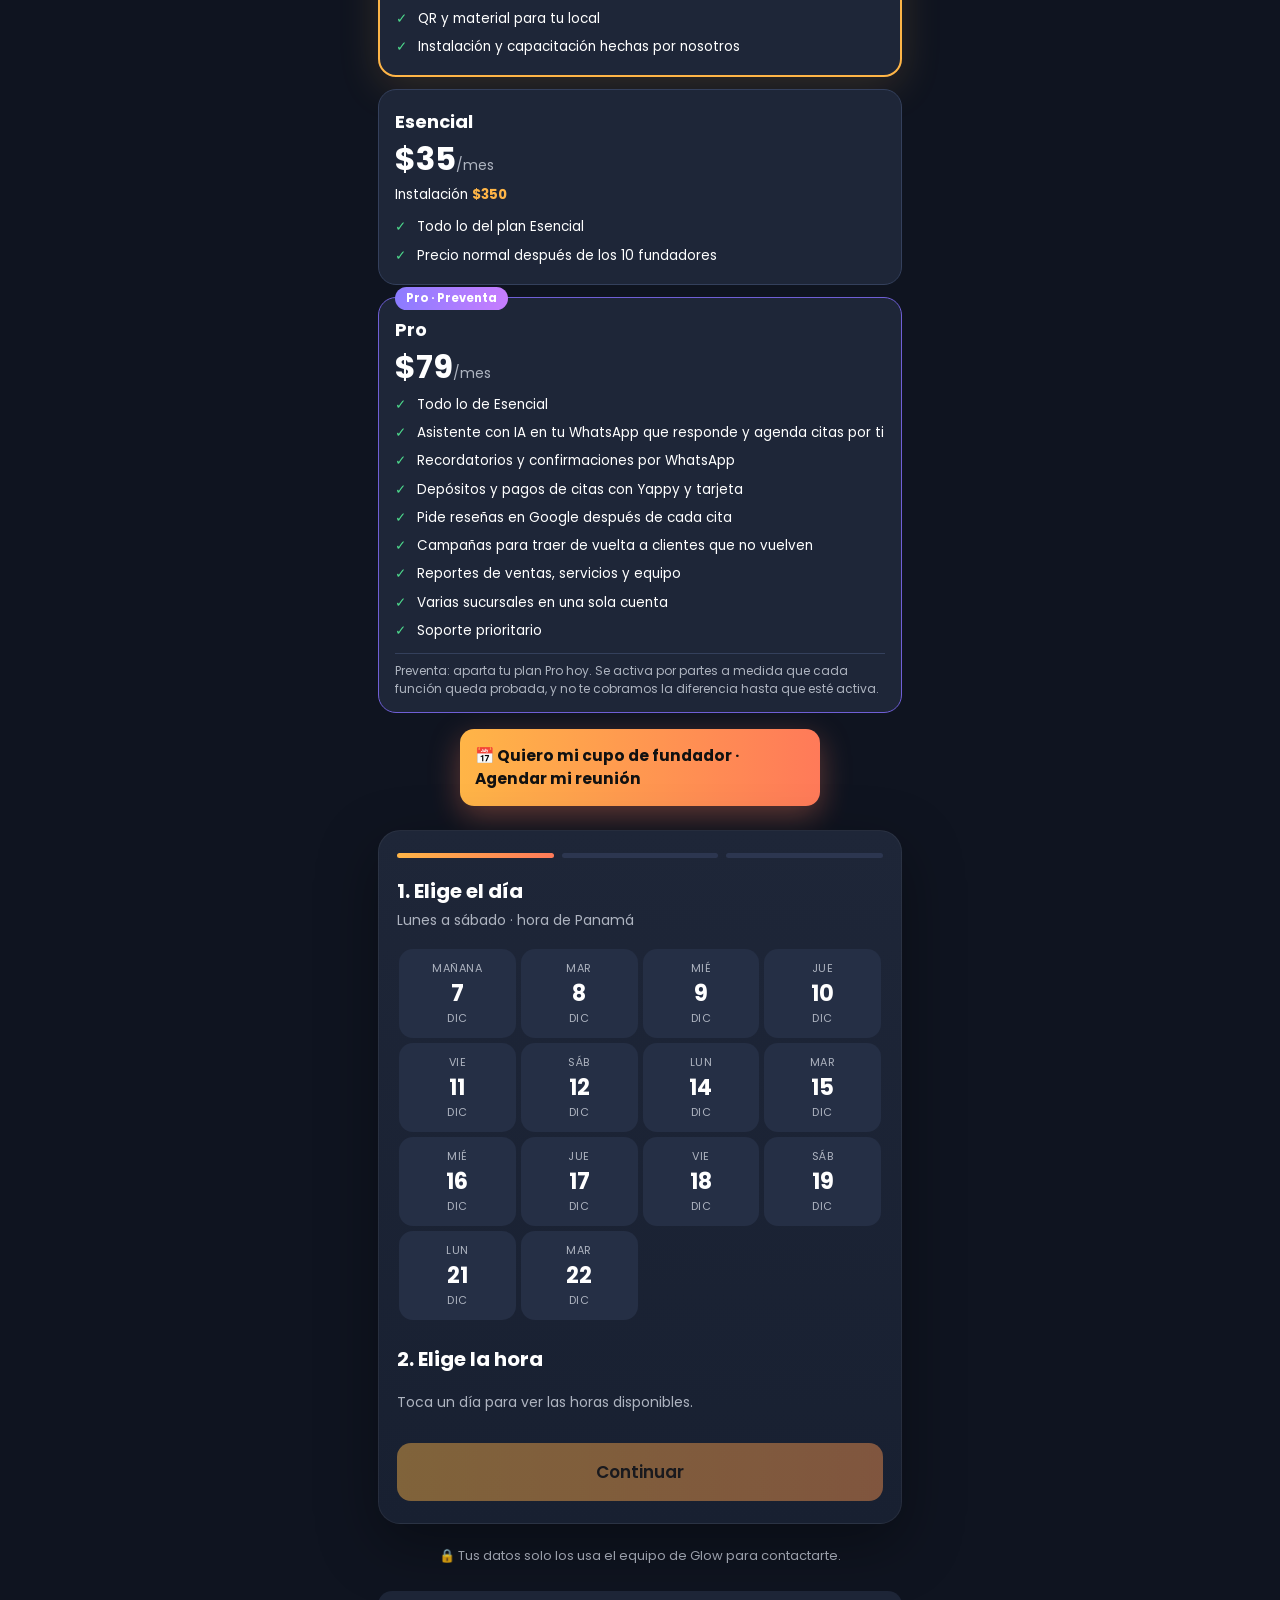
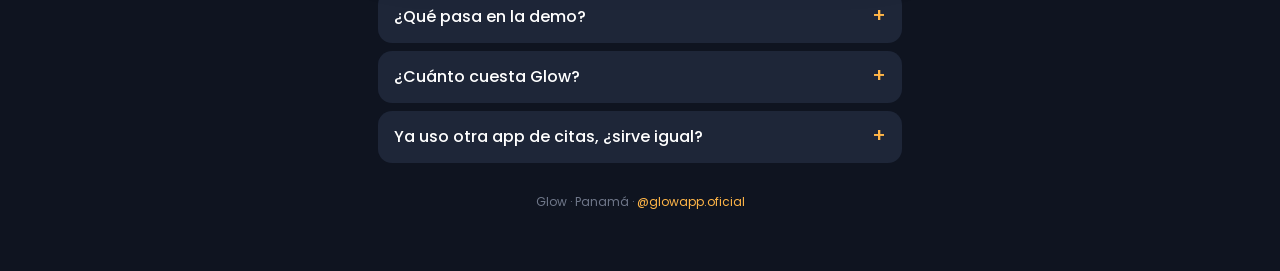
==== commit 44f9be92: "Planes: pago mensual o anual (2 meses gratis) y Pro en preventa con todas sus funciones Co-Authored-" ====
--- a/index.html
+++ b/index.html
@@ -141,7 +141,9 @@
 .fund{background:linear-gradient(135deg,rgba(255,181,71,.16),rgba(255,122,89,.16));border:1px solid rgba(255,181,71,.4);border-radius:16px;padding:14px;margin-bottom:12px;text-align:center}.fund b{display:block;font-size:17px;color:var(--a)}.fund span{font-size:13.5px;color:#e8e8ee}
 .plan{position:relative;background:var(--card);border:1px solid #34405c;border-radius:18px;padding:18px 16px 14px;margin-bottom:12px}
 .plan.best{border:2px solid var(--a);box-shadow:0 10px 40px rgba(255,181,71,.15)}.plan.soon{opacity:.85}
-.pb{position:absolute;top:-11px;left:16px;background:var(--a);color:#111;font-size:11.5px;font-weight:700;padding:3px 11px;border-radius:99px}.pb.gray{background:#4a5570;color:#fff}
+.pb{position:absolute;top:-11px;left:16px;background:var(--a);color:#111;font-size:11.5px;font-weight:700;padding:3px 11px;border-radius:99px}.pb.gray{background:#4a5570;color:#fff}.pb.pro{background:linear-gradient(90deg,#8B7CFF,#C77DFF);color:#fff}.plan.pro{border-color:#6f5fd6}
+.tog{display:flex;background:var(--card);border:1px solid #34405c;border-radius:99px;padding:4px;margin:0 auto 16px;max-width:320px}.tog button{flex:1;border:0;background:none;color:var(--soft);font:inherit;font-size:14px;padding:9px;border-radius:99px;cursor:pointer}.tog button.on{background:linear-gradient(90deg,var(--a),var(--b));color:#111;font-weight:700}.tog em{font-style:normal;font-size:10.5px;display:block;line-height:1}
+.pnote{font-size:12px;color:var(--soft);margin-top:8px;border-top:1px solid #34405c;padding-top:8px}
 .plan h3{font-size:18px}.pr{font-size:14px;color:var(--soft)}.pr b{font-size:32px;color:#fff}.pr em{font-style:normal;color:var(--ok);font-size:12.5px;margin-left:4px}
 .inst{font-size:13.5px;margin:2px 0 8px}.inst b{color:var(--a)}.inst s{color:#6f7890;margin-left:5px}
 .plan ul{list-style:none;font-size:13.5px}.plan li{padding:4px 0 4px 22px;position:relative}.plan li:before{content:"✓";position:absolute;left:0;color:var(--ok);font-weight:700}
@@ -215,15 +217,20 @@
 
   <section class="plans" id="planes">
     <div class="fund"><b>🚀 Precio de fundador</b><span>Los primeros 10 negocios pagan la mitad de la instalación y congelan su mensualidad en $35.</span></div>
+    <div class="tog" role="group" aria-label="Forma de pago"><button class="on" data-p="m">Mensual</button><button data-p="a">Anual <em>2 meses gratis</em></button></div>
     <div class="plan best"><span class="pb">Fundador · solo 10 cupos</span>
-      <h3>Esencial</h3><div class="pr"><b>$35</b>/mes <em>congelado</em></div>
+      <h3>Esencial</h3><div class="pr"><b data-m="$35" data-a="$350">$35</b><span data-m="/mes" data-a="/año">/mes</span> <em>congelado</em></div>
       <div class="inst">Instalación <b>$175</b> <s>$350</s></div>
       <ul><li>App de citas con tu logo, colores y precios</li><li>Reserva en 3 toques, sin registrarse</li><li>Recordatorios automáticos</li><li>Tarjeta de fidelidad digital</li><li>Perfil de Google optimizado</li><li>QR y material para tu local</li><li>Instalación y capacitación hechas por nosotros</li></ul>
     </div>
-    <div class="plan"><h3>Esencial</h3><div class="pr"><b>$35</b>/mes</div><div class="inst">Instalación <b>$350</b></div><ul><li>Todo lo del plan Esencial</li><li>Precio normal después de los 10 fundadores</li></ul></div>
-    <div class="plan soon"><span class="pb gray">Próximamente</span><h3>Pro</h3><div class="pr"><b>$79</b>/mes</div><ul><li>Todo lo de Esencial</li><li>Asistente con IA en tu WhatsApp que responde y agenda citas por ti</li></ul></div>
+    <div class="plan"><h3>Esencial</h3><div class="pr"><b data-m="$35" data-a="$350">$35</b><span data-m="/mes" data-a="/año">/mes</span></div><div class="inst">Instalación <b>$350</b></div><ul><li>Todo lo del plan Esencial</li><li>Precio normal después de los 10 fundadores</li></ul></div>
+    <div class="plan pro"><span class="pb pro">Pro · Preventa</span><h3>Pro</h3><div class="pr"><b data-m="$79" data-a="$790">$79</b><span data-m="/mes" data-a="/año">/mes</span></div>
+      <ul><li>Todo lo de Esencial</li><li>Asistente con IA en tu WhatsApp que responde y agenda citas por ti</li><li>Recordatorios y confirmaciones por WhatsApp</li><li>Depósitos y pagos de citas con Yappy y tarjeta</li><li>Pide reseñas en Google después de cada cita</li><li>Campañas para traer de vuelta a clientes que no vuelven</li><li>Reportes de ventas, servicios y equipo</li><li>Varias sucursales en una sola cuenta</li><li>Soporte prioritario</li></ul>
+      <p class="pnote">Preventa: aparta tu plan Pro hoy. Se activa por partes a medida que cada función queda probada, y no te cobramos la diferencia hasta que esté activa.</p>
+    </div>
     <a class="showcta" href="#card" onclick="document.getElementById('card').scrollIntoView({behavior:'smooth'});return false">📅 Quiero mi cupo de fundador · Agendar mi reunión</a>
   </section>
+  <script>document.querySelectorAll(".tog button").forEach(b=>b.onclick=()=>{document.querySelectorAll(".tog button").forEach(x=>x.classList.toggle("on",x===b));const k=b.dataset.p;document.querySelectorAll("#planes [data-m]").forEach(e=>e.textContent=e.dataset[k])})</script>
 
   <div class="card" id="card">
     <div class="steps"><div class="on" id="p1"><span></span></div><div id="p2"><span></span></div><div id="p3"><span></span></div></div>
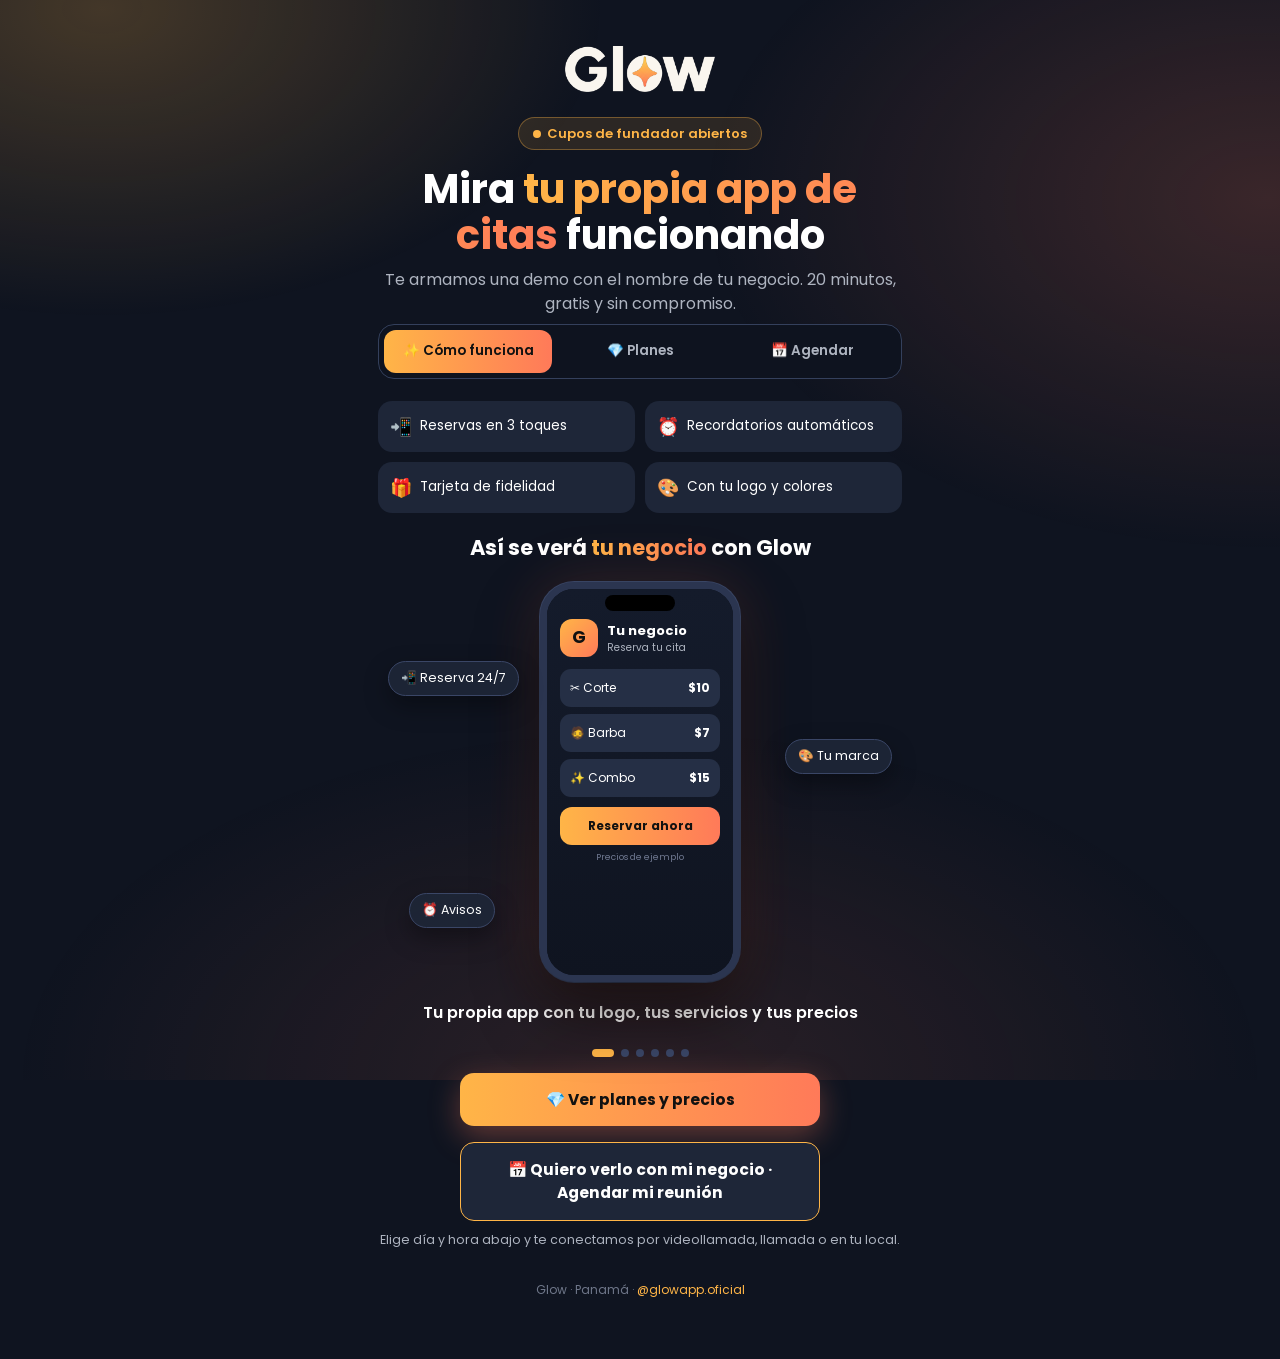
==== commit bc6b1382: "Página por paneles (Cómo funciona / Planes / Agendar), elegir plan y frecuencia, contador real de cu" ====
--- a/index.html
+++ b/index.html
@@ -147,6 +147,18 @@
 .plan h3{font-size:18px}.pr{font-size:14px;color:var(--soft)}.pr b{font-size:32px;color:#fff}.pr em{font-style:normal;color:var(--ok);font-size:12.5px;margin-left:4px}
 .inst{font-size:13.5px;margin:2px 0 8px}.inst b{color:var(--a)}.inst s{color:#6f7890;margin-left:5px}
 .plan ul{list-style:none;font-size:13.5px}.plan li{padding:4px 0 4px 22px;position:relative}.plan li:before{content:"✓";position:absolute;left:0;color:var(--ok);font-weight:700}
+
+.tabs{position:sticky;top:0;z-index:20;display:flex;gap:4px;background:rgba(15,20,32,.92);backdrop-filter:blur(10px);border:1px solid #34405c;border-radius:16px;padding:5px;margin:0 0 16px}
+.tabs button{flex:1;border:0;background:none;color:var(--soft);font:inherit;font-size:13.5px;font-weight:600;padding:11px 4px;border-radius:12px;cursor:pointer;transition:.2s}
+.tabs button.on{background:linear-gradient(90deg,var(--a),var(--b));color:#111}
+.panel{display:none;animation:up .4s}.panel.on{display:block}
+.showcta.alt{background:var(--card);color:#fff;border:1.5px solid var(--a);box-shadow:none;animation:none}
+.pick{display:block;width:100%;margin-top:12px;padding:12px;border-radius:12px;border:0;background:linear-gradient(90deg,var(--a),var(--b));color:#111;font:inherit;font-weight:700;cursor:pointer}
+.pick.ghost{background:none;border:1.5px solid var(--a);color:var(--a)}.pick.pro{background:linear-gradient(90deg,#8B7CFF,#C77DFF);color:#fff}
+.cupos{margin-top:10px}.cbar{height:9px;background:rgba(255,255,255,.12);border-radius:9px;overflow:hidden}.cbar i{display:block;height:100%;width:0;background:linear-gradient(90deg,var(--a),var(--b));transition:1s}
+.cupos b{display:block;margin-top:6px;font-size:14px;color:#fff}
+.planpick{background:var(--card);border:1px dashed #4a5570;border-radius:14px;padding:11px 14px;margin-bottom:12px;font-size:13.5px;color:var(--soft)}.planpick b{color:#fff}.planpick.set{border:1.5px solid var(--a)}
+.planpick button{background:none;border:0;color:var(--a);font:inherit;font-weight:600;cursor:pointer;margin-left:6px}
 </style>
 </head>
 <body>
@@ -160,6 +172,8 @@
     <p class="sub">Te armamos una demo con el nombre de tu negocio. 20 minutos, gratis y sin compromiso.</p>
   </header>
 
+  <nav class="tabs" id="tabs"><button class="on" data-t="pn1">✨ Cómo funciona</button><button data-t="pn2">💎 Planes</button><button data-t="pn3">📅 Agendar</button></nav>
+  <div class="panel on" id="pn1">
   <div class="perks">
     <div class="perk" style="animation-delay:.1s"><b>📲</b> Reservas en 3 toques</div>
     <div class="perk" style="animation-delay:.2s"><b>⏰</b> Recordatorios automáticos</div>
@@ -211,27 +225,46 @@
     </div>
     <p class="cap" id="cap"></p>
     <div class="dots" id="dots"></div>
-    <a class="showcta" href="#card" onclick="document.getElementById('card').scrollIntoView({behavior:'smooth'});return false">📅 Quiero verlo con mi negocio · Agendar mi reunión</a>
+    <a class="showcta" href="#" onclick="tab('pn2');return false">💎 Ver planes y precios</a><a class="showcta alt" href="#" onclick="tab('pn3');return false">📅 Quiero verlo con mi negocio · Agendar mi reunión</a>
     <small class="showsub">Elige día y hora abajo y te conectamos por videollamada, llamada o en tu local.</small>
   </section>
-
+  </div>
+
+  <div class="panel" id="pn2">
   <section class="plans" id="planes">
-    <div class="fund"><b>🚀 Precio de fundador</b><span>Los primeros 10 negocios pagan la mitad de la instalación y congelan su mensualidad en $35.</span></div>
+    <div class="fund"><b>🚀 Precio de fundador</b><span>Los primeros 10 negocios pagan la mitad de la instalación y congelan su mensualidad en $35.</span>
+      <div class="cupos"><div class="cbar"><i id="cbar"></i></div><b id="ctext">Quedan 10 de 10 cupos</b></div></div>
     <div class="tog" role="group" aria-label="Forma de pago"><button class="on" data-p="m">Mensual</button><button data-p="a">Anual <em>2 meses gratis</em></button></div>
     <div class="plan best"><span class="pb">Fundador · solo 10 cupos</span>
       <h3>Esencial</h3><div class="pr"><b data-m="$35" data-a="$350">$35</b><span data-m="/mes" data-a="/año">/mes</span> <em>congelado</em></div>
       <div class="inst">Instalación <b>$175</b> <s>$350</s></div>
       <ul><li>App de citas con tu logo, colores y precios</li><li>Reserva en 3 toques, sin registrarse</li><li>Recordatorios automáticos</li><li>Tarjeta de fidelidad digital</li><li>Perfil de Google optimizado</li><li>QR y material para tu local</li><li>Instalación y capacitación hechas por nosotros</li></ul>
+      <button class="pick" onclick="elegir('Esencial Fundador')">Elegir Esencial Fundador</button>
     </div>
-    <div class="plan"><h3>Esencial</h3><div class="pr"><b data-m="$35" data-a="$350">$35</b><span data-m="/mes" data-a="/año">/mes</span></div><div class="inst">Instalación <b>$350</b></div><ul><li>Todo lo del plan Esencial</li><li>Precio normal después de los 10 fundadores</li></ul></div>
+    <div class="plan"><h3>Esencial</h3><div class="pr"><b data-m="$35" data-a="$350">$35</b><span data-m="/mes" data-a="/año">/mes</span></div><div class="inst">Instalación <b>$350</b></div><ul><li>Todo lo del plan Esencial</li><li>Precio normal después de los 10 fundadores</li></ul><button class="pick ghost" onclick="elegir('Esencial')">Elegir Esencial</button></div>
     <div class="plan pro"><span class="pb pro">Pro · Preventa</span><h3>Pro</h3><div class="pr"><b data-m="$79" data-a="$790">$79</b><span data-m="/mes" data-a="/año">/mes</span></div>
       <ul><li>Todo lo de Esencial</li><li>Asistente con IA en tu WhatsApp que responde y agenda citas por ti</li><li>Recordatorios y confirmaciones por WhatsApp</li><li>Depósitos y pagos de citas con Yappy y tarjeta</li><li>Pide reseñas en Google después de cada cita</li><li>Campañas para traer de vuelta a clientes que no vuelven</li><li>Reportes de ventas, servicios y equipo</li><li>Varias sucursales en una sola cuenta</li><li>Soporte prioritario</li></ul>
       <p class="pnote">Preventa: aparta tu plan Pro hoy. Se activa por partes a medida que cada función queda probada, y no te cobramos la diferencia hasta que esté activa.</p>
+      <button class="pick pro" onclick="elegir('Pro (preventa)')">Apartar Pro</button>
     </div>
-    <a class="showcta" href="#card" onclick="document.getElementById('card').scrollIntoView({behavior:'smooth'});return false">📅 Quiero mi cupo de fundador · Agendar mi reunión</a>
+    <a class="showcta" href="#" onclick="elegir('Esencial Fundador');return false">📅 Quiero mi cupo de fundador · Agendar mi reunión</a>
   </section>
-  <script>document.querySelectorAll(".tog button").forEach(b=>b.onclick=()=>{document.querySelectorAll(".tog button").forEach(x=>x.classList.toggle("on",x===b));const k=b.dataset.p;document.querySelectorAll("#planes [data-m]").forEach(e=>e.textContent=e.dataset[k])})</script>
-
+  <script>
+const CUPOS_TOMADOS=0;// fundadores que ya pagaron (Elena/Juan lo actualizan; el sistema también lo lee de la hoja)
+let FREQ="Mensual";window.PLAN="";
+function tab(id){document.querySelectorAll(".panel").forEach(p=>p.classList.toggle("on",p.id===id));document.querySelectorAll("#tabs button").forEach(b=>b.classList.toggle("on",b.dataset.t===id));document.getElementById("tabs").scrollIntoView({behavior:"smooth",block:"start"})}
+document.querySelectorAll("#tabs button").forEach(b=>b.onclick=()=>tab(b.dataset.t));
+function elegir(p){window.PLAN=p+" · "+FREQ;document.getElementById("planName").textContent=window.PLAN;document.getElementById("planpick").classList.add("set");tab("pn3")}
+function pintaCupos(t){t=Math.max(0,Math.min(10,t));document.getElementById("cbar").style.width=(t*10)+"%";document.getElementById("ctext").textContent=t>=10?"Cupos de fundador agotados":`Quedan ${10-t} de 10 cupos`}
+pintaCupos(CUPOS_TOMADOS);
+addEventListener("load",()=>{try{const C=typeof CRM!=="undefined"?CRM:"";if(C)fetch(C+"?action=cupos").then(r=>r.json()).then(j=>{if(j.ok&&typeof j.tomados==="number")pintaCupos(j.tomados)}).catch(()=>{})}catch(e){}});
+</script>
+  <script>document.querySelectorAll(".tog button").forEach(b=>b.onclick=()=>{document.querySelectorAll(".tog button").forEach(x=>x.classList.toggle("on",x===b));const k=b.dataset.p;FREQ=k==="a"?"Anual":"Mensual";document.querySelectorAll("#planes [data-m]").forEach(e=>e.textContent=e.dataset[k])})</script>
+
+  </div>
+
+  <div class="panel" id="pn3">
+  <div class="planpick" id="planpick">Plan elegido: <b id="planName">Aún no eliges · lo vemos en la reunión</b> <button type="button" onclick="tab('pn2')">Cambiar</button></div>
   <div class="card" id="card">
     <div class="steps"><div class="on" id="p1"><span></span></div><div id="p2"><span></span></div><div id="p3"><span></span></div></div>
 
@@ -289,8 +322,9 @@
 
   <div class="faq">
     <details><summary>¿Qué pasa en la demo?</summary><p>Te mostramos tu app de reservas con el nombre de tu negocio, hacemos una cita de prueba en vivo y ves los recordatorios, la tarjeta de fidelidad y el panel del dueño.</p></details>
-    <details><summary>¿Cuánto cuesta Glow?</summary><p>Para los 10 negocios fundadores: $175 de instalación (normal $350) + $35 al mes, con el precio congelado. La demo es gratis y sin compromiso.</p></details>
+    <details><summary>¿Cuánto cuesta Glow?</summary><p>Mira la pestaña Planes: Esencial desde $35 al mes (o anual con 2 meses gratis) y Pro en preventa. Los 10 negocios fundadores pagan $175 de instalación en vez de $350 y congelan su mensualidad. La demo es gratis y sin compromiso.</p></details>
     <details><summary>Ya uso otra app de citas, ¿sirve igual?</summary><p>Sí. La diferencia es que con Glow tu cliente reserva en tu propia app, con tu marca, y nosotros te lo montamos todo e instalamos el material QR en tu local.</p></details>
+  </div>
   </div>
 
   <footer>Glow · Panamá · <a href="https://instagram.com/glowapp.oficial" target="_blank" rel="noopener">@glowapp.oficial</a></footer>
@@ -337,8 +371,8 @@
   if(v.email&&!/^[^@\s]+@[^@\s]+\.[^@\s]+$/.test(v.email))return $("err").textContent="Revisa tu correo.";
   if(!$("acepta").checked)return $("err").textContent="Marca la casilla para poder confirmarte la demo.";
   const btn=$("send");btn.disabled=true;btn.textContent="Agendando…";
-  const datos={_subject:`🗓️ Nueva demo Glow: ${v.negocio} — ${fechaLarga(sel.dia)} ${h12(sel.hora)}`,_template:"table",_captcha:"false",Fecha:fechaLarga(sel.dia),Hora:h12(sel.hora),"Fecha ISO":`${sel.dia} ${sel.hora} (Panamá)`,Nombre:v.nombre,Negocio:v.negocio,Tipo:sel.tipo,Zona:v.zona,WhatsApp:v.tel,Correo:v.email||"—","Cómo":sel.modo,Equipo:v.equipo||"—",Origen:q.get("o")||"directo"};
-  const lead={action:"nuevo",origen:q.get("o")||"directo",nombre:v.nombre,negocio:v.negocio,tipo:sel.tipo,zona:v.zona,whatsapp:v.tel,modo:sel.modo,equipo:v.equipo,email:v.email,acepta:true,fecha:sel.dia,hora:sel.hora};
+  const datos={_subject:`🗓️ Nueva demo Glow: ${v.negocio} — ${fechaLarga(sel.dia)} ${h12(sel.hora)}`,_template:"table",_captcha:"false",Fecha:fechaLarga(sel.dia),Hora:h12(sel.hora),"Fecha ISO":`${sel.dia} ${sel.hora} (Panamá)`,Nombre:v.nombre,Negocio:v.negocio,Tipo:sel.tipo,Zona:v.zona,WhatsApp:v.tel,Correo:v.email||"—","Cómo":sel.modo,Equipo:v.equipo||"—",Origen:q.get("o")||"directo",Plan:window.PLAN||"Por definir"};
+  const lead={action:"nuevo",origen:q.get("o")||"directo",nombre:v.nombre,negocio:v.negocio,tipo:sel.tipo,zona:v.zona,whatsapp:v.tel,modo:sel.modo,equipo:v.equipo,email:v.email,acepta:true,fecha:sel.dia,hora:sel.hora,notas:window.PLAN?"Plan elegido: "+window.PLAN:""};
   const aCRM=CRM?fetch(CRM,{method:"POST",body:JSON.stringify(lead)}).then(r=>r.json()).then(j=>j.ok===true).catch(()=>false):Promise.resolve(false);
   const aMail=fetch(ENDPOINT,{method:"POST",headers:{"Content-Type":"application/json",Accept:"application/json"},body:JSON.stringify(datos)}).then(async r=>{const j=await r.json().catch(()=>({}));return r.ok&&String(j.success)==="true"}).catch(()=>false);
   try{const[okC,okM]=await Promise.all([aCRM,aMail]);if(!okC&&!okM)throw 0;
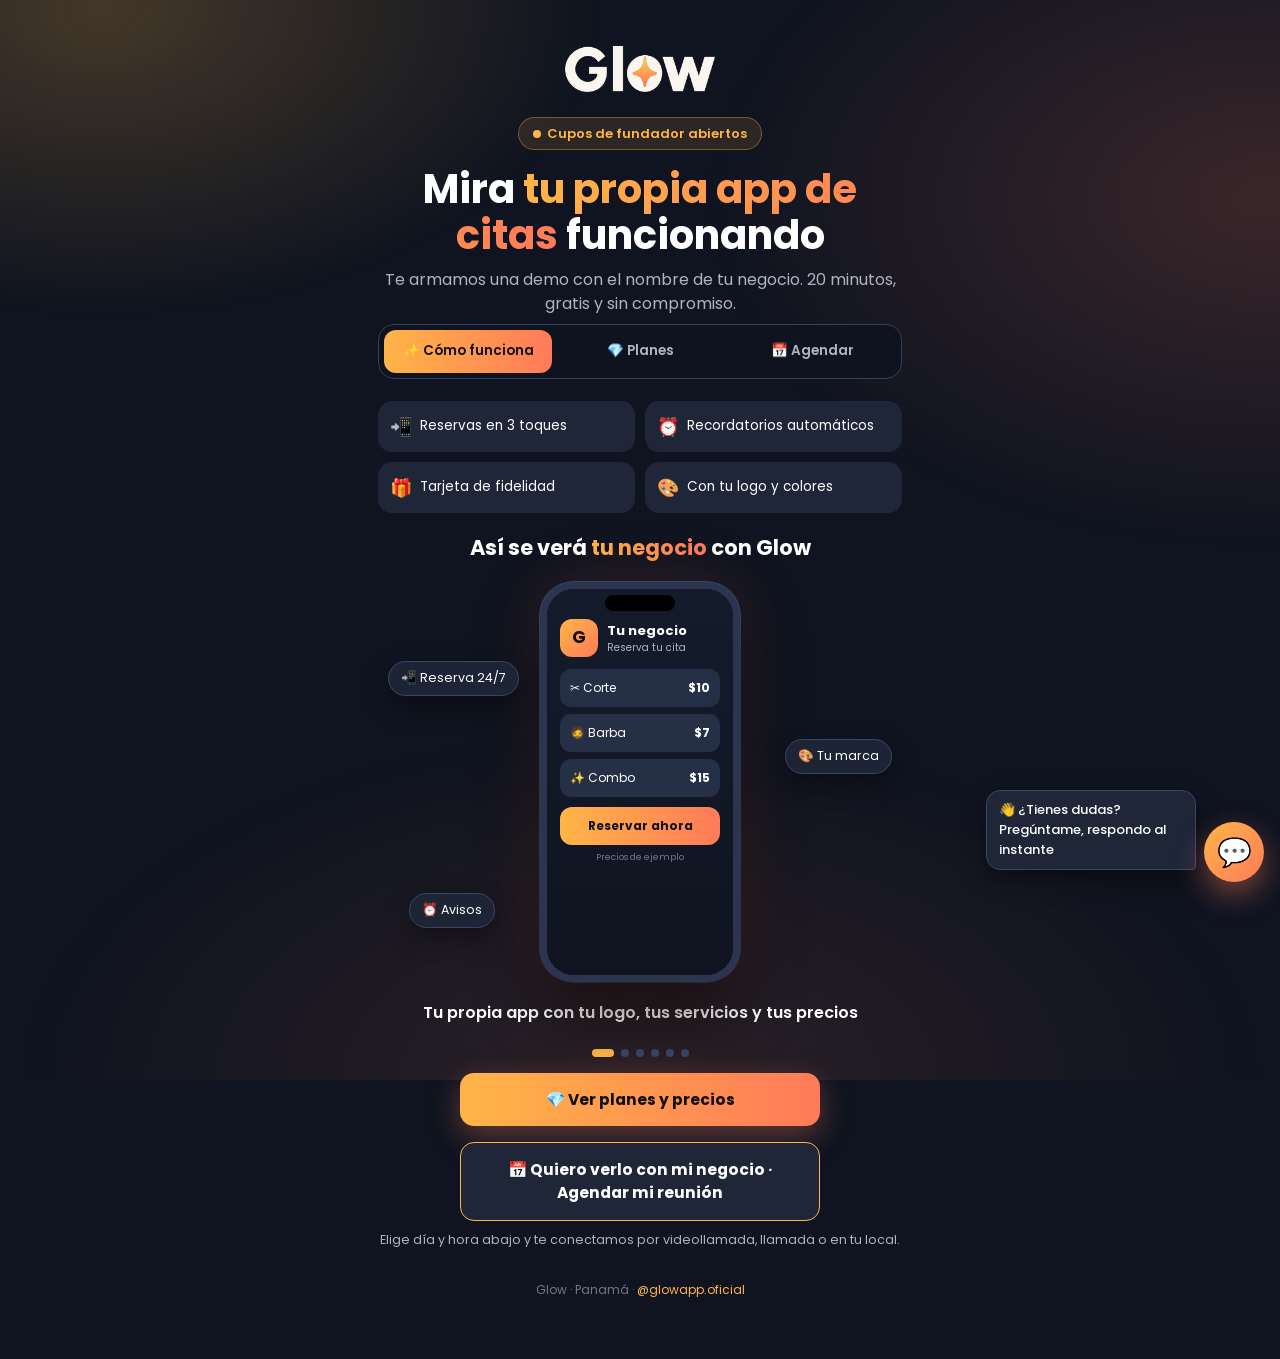
==== commit de356189: "Asistente virtual 24/7 en página, propuesta y presentación (IA lista para activar con AI_KEY) Co-Aut" ====
--- a/index.html
+++ b/index.html
@@ -312,6 +312,7 @@
         <h2>¡Listo, <span id="okName"></span>! 🎉</h2>
         <p class="hint" id="okText"></p>
         <p class="hint">El equipo de Glow te escribe por WhatsApp para confirmar. Mientras tanto, ve pensando en tu logo y tus colores 😉</p>
+        <a class="btn" id="pres" target="_blank" rel="noopener" style="display:block;text-decoration:none;margin-bottom:10px">🎬 Ver mi presentación personalizada</a>
         <a class="btn" id="gcal" target="_blank" rel="noopener" style="display:block;text-decoration:none">Agregar a mi calendario</a>
         <a class="ghost" href="https://instagram.com/glowapp.oficial" target="_blank" rel="noopener">Síguenos en Instagram @glowapp.oficial</a>
       </div>
@@ -333,7 +334,7 @@
 <script>
 const ENDPOINT="https://formsubmit.co/ajax/somosglowapp@gmail.com";
 const CRM="https://script.google.com/macros/s/AKfycbw53Kj6yjSGP7bxH1mQsHP_DSMHkise9vzxW_GFCITxDwkmiIdaWBCOIVE7i9s49AI/exec";
-const WA_GLOW="13058030996";// número de WhatsApp de Juan/Glow con 507, respaldo si falla el envío// URL del Apps Script de Glow Ventas (se llena al instalarlo)
+const WA_GLOW="50761305139";// número de WhatsApp de Juan/Glow con 507, respaldo si falla el envío// URL del Apps Script de Glow Ventas (se llena al instalarlo)
 const TZ="America/Panama";
 const HORAS=["09:00","09:30","10:00","10:30","11:00","11:30","14:00","14:30","15:00","15:30","16:00","16:30","17:00","17:30"];
 const DIAS=["Dom","Lun","Mar","Mié","Jue","Vie","Sáb"],MESES=["ene","feb","mar","abr","may","jun","jul","ago","sep","oct","nov","dic"];
@@ -379,6 +380,7 @@
     $("okName").textContent=v.nombre.split(" ")[0];$("okText").textContent=`Tu demo de ${v.negocio} quedó para el ${fechaLarga(sel.dia)} a las ${h12(sel.hora)} (${sel.modo.toLowerCase()}).`;
     const[y,m,d]=sel.dia.split("-");const[hh,mm]=sel.hora.split(":").map(Number);const pad=n=>String(n).padStart(2,"0");const ini=`${y}${m}${d}T${pad(hh+5)}${pad(mm)}00Z`;const fm=hh*60+mm+20;const fin=`${y}${m}${d}T${pad(Math.floor(fm/60)+5)}${pad(fm%60)}00Z`;
     $("gcal").href=`https://calendar.google.com/calendar/render?action=TEMPLATE&text=${encodeURIComponent("Demo de Glow · "+v.negocio)}&dates=${ini}/${fin}&details=${encodeURIComponent("Demo de tu app de citas Glow ("+sel.modo+"). El equipo te escribe por WhatsApp.")}`;
+    $("pres").href=`presentacion/?negocio=${encodeURIComponent(v.negocio)}&nombre=${encodeURIComponent(v.nombre)}&tipo=${encodeURIComponent(sel.tipo)}&zona=${encodeURIComponent(v.zona)}&equipo=${encodeURIComponent(v.equipo||"")}&fecha=${sel.dia}&hora=${sel.hora}&modo=${encodeURIComponent(sel.modo)}`;
     paso(3);confeti();
   }catch(e){btn.disabled=false;btn.textContent="Agendar mi demo gratis ✨";
     const t=`Hola Glow 👋 Quiero mi demo gratis.\nNombre: ${v.nombre}\nNegocio: ${v.negocio} (${sel.tipo})\nZona: ${v.zona}\nWhatsApp: ${v.tel}\nDía: ${sel.dia} ${sel.hora}\nCómo: ${sel.modo}`;
@@ -400,5 +402,6 @@
 function reset(){clearInterval(t);t=setInterval(()=>go(k+1),3600)}
 go(0);reset();document.getElementById("stage").onclick=()=>{go(k+1);reset()};})();
 </script>
+<script>window.GLOW_CRM="https://script.google.com/macros/s/AKfycbw53Kj6yjSGP7bxH1mQsHP_DSMHkise9vzxW_GFCITxDwkmiIdaWBCOIVE7i9s49AI/exec";</script><script src="asistente/asistente.js" defer></script>
 </body>
 </html>
